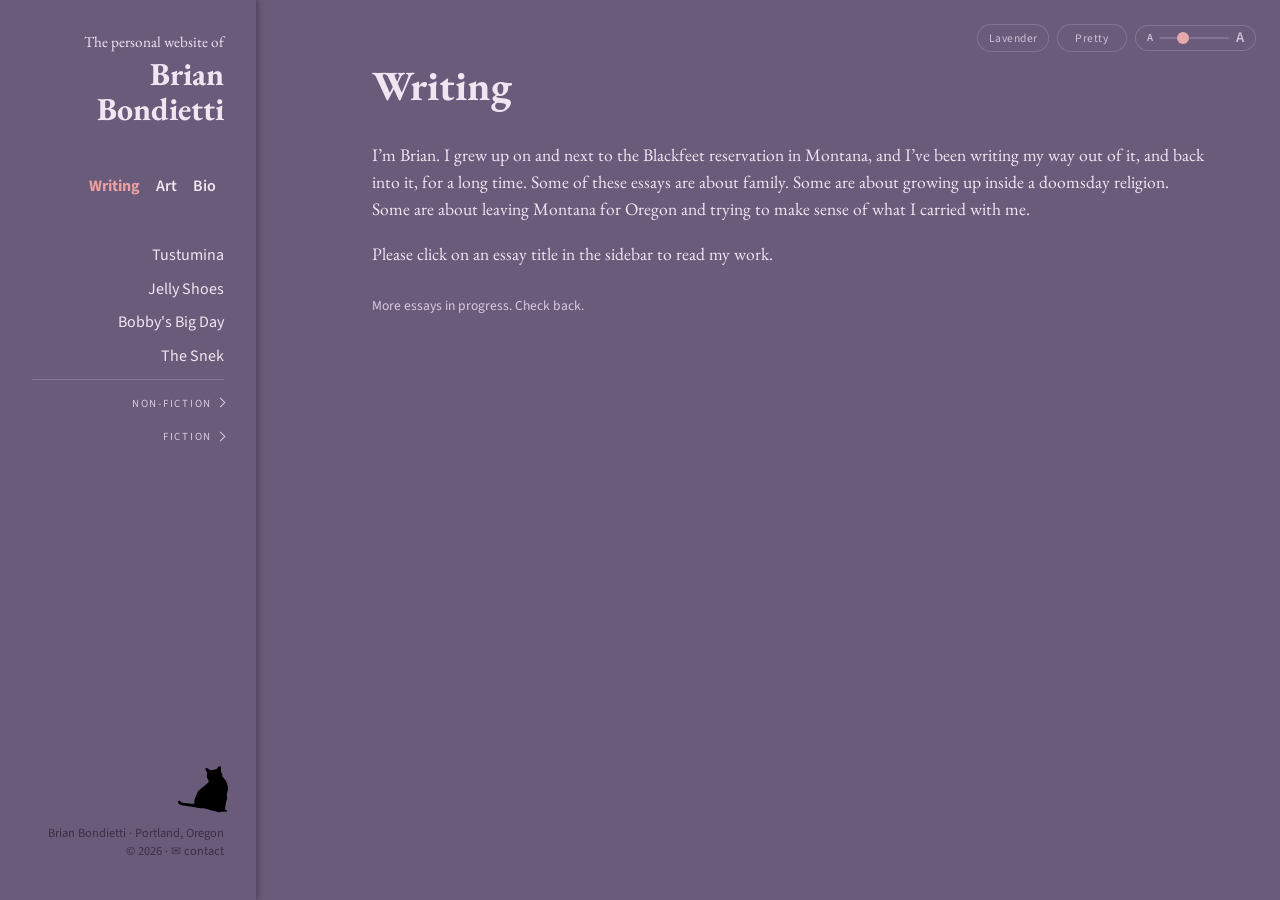
==== index.html @ dcc8291c "Initial commit" ====
<!DOCTYPE html>
<html lang="en">
<head>
  <meta charset="UTF-8">
  <meta name="viewport" content="width=device-width, initial-scale=1.0">
  <title>Brian Bondietti</title>
  <script>
(function(){
  try {
    var t = localStorage.getItem("bb-theme");
    var f = localStorage.getItem("bb-reader-font");
    var s = parseFloat(localStorage.getItem("bb-font-scale"));
    if (t && t !== "lavender") {
      document.documentElement.classList.add(t);
    }
    if (f && f !== "garamond") {
      document.documentElement.setAttribute("data-reader-font", f);
    }
    if (!isNaN(s) && s > 0) {
      document.documentElement.style.setProperty("--body-font-scale", s);
    }
  } catch (e) {}
})();
</script>
<link href="https://fonts.googleapis.com/css2?family=EB+Garamond:ital,wght@0,400;0,500;0,700;1,400;1,500&family=Merriweather:ital,wght@0,400;0,700;1,400&family=Source+Sans+3:ital,wght@0,400;0,500;0,600;0,700;1,400&display=swap" rel="stylesheet">
  <link rel="stylesheet" href="css/styles.css">
  <script src="js/theme.js"></script>
</head>
<body>
  <button class="meg-handle" aria-label="Open menu"><svg class="" viewBox="0 0 1487 1378" xmlns="http://www.w3.org/2000/svg" aria-label="Open menu"><path d="M816.083,73.014c-0,-0 10.094,-34.37 92.946,17.618c45.872,28.784 35.504,30.783 51.328,34.507c15.824,3.723 56.003,-10.371 90.457,-15.868c33.374,-5.324 87.069,-8.101 95.24,-11.593c14.039,-6 27.059,-44.326 38.626,-57.242c17.147,-19.147 52.745,-38.473 69.81,-40.025c16.449,-1.495 23.27,43.748 23.27,43.748c0,-0 4.654,33.509 1.862,53.986c-2.793,20.478 -12.101,71.672 0.93,84.703c13.032,13.031 24.852,24.263 30.717,40.025c7.446,20.012 2.692,75.519 9.673,91.963c4.371,10.297 39.649,40.436 79.145,96.763c40.951,58.403 55.872,99.353 63.226,124.096c14.672,49.37 27.13,138.111 20.614,174.413c-6.515,36.301 -19.017,50.942 -32.107,140.125c-2.087,14.22 13.183,79.858 11.012,111.219c-1.857,26.808 -13.804,48.093 -24.043,76.948c-10.239,28.855 -53.682,256.425 -26.063,268.071c35.162,14.826 34.258,7.59 41.678,14.706c7.601,7.292 2.07,19.733 3.932,29.041c1.861,9.308 -61.278,8.843 -90.288,10.239c-27.899,1.343 -60.502,-4.344 -83.772,-1.861c-19.326,2.061 -22.34,7.832 -55.848,16.754c-33.509,8.922 -76.326,-15.279 -112.627,-27.379c-36.302,-12.101 -112.627,-32.579 -134.036,-33.509c-21.408,-0.931 -115.419,-35.371 -157.305,-43.748c-41.886,-8.377 -187.017,3.195 -281.102,-33.509c-51.052,-19.915 -444.923,-54.917 -483.086,-81.91c-38.163,-26.994 -57.709,-50.264 -59.571,-69.81c-1.862,-19.547 3.875,-49.204 26.993,-53.056c20.733,-3.454 40.887,2.937 61.365,28.999c20.477,26.063 11.708,20.258 48.078,29.484c1.416,0.359 59.426,10.647 123.797,15.723c19.684,1.553 117.648,14.546 152.088,17.339c34.44,2.792 46.306,6.515 62.13,-8.378c15.823,-14.892 13.289,-14.288 10.496,-51.52c-2.792,-37.232 16.43,-92.001 38.163,-147.066c33.137,-83.959 57.445,-159.726 161.269,-245.732c40.958,-33.929 192.139,-140.05 222.784,-192.676c18.854,-32.377 -9.694,-58.531 -38.915,-123.081c-26.528,-58.602 -2.04,-112.411 -0.178,-121.719c1.861,-9.308 -0.049,-21.677 -0.049,-21.677c-0,0 -0.382,-13.725 -8.388,-25.544c-8.006,-11.819 -38.303,-73.033 -41.557,-92.264c-1.602,-9.465 -2.694,-21.303 -2.694,-21.303"/></svg></button>

  <div class="drawer-backdrop" aria-hidden="true"></div>

  <div class="top-controls">
      <button class="pill-btn theme-btn" aria-label="Change theme">Theme</button>
      <button class="pill-btn font-btn" aria-label="Change reader font">Font</button>
      <div class="font-size-control" aria-label="Adjust font size">
        <span class="label sm" aria-hidden="true">A</span>
        <input type="range" min="0.85" max="1.35" step="0.05" value="1.0" aria-label="Font size">
        <span class="label lg" aria-hidden="true">A</span>
      </div>
  </div>

  <div class="page-header-narrow">
    <span class="brand">Brian Bondietti &middot; Writer, Artist, Musician</span>
    <div class="controls">
      <button class="pill-btn theme-btn" aria-label="Change theme">Theme</button>
      <button class="pill-btn font-btn" aria-label="Change reader font">Font</button>
      <div class="font-size-control" aria-label="Adjust font size">
        <span class="label sm" aria-hidden="true">A</span>
        <input type="range" min="0.85" max="1.35" step="0.05" value="1.0" aria-label="Font size">
        <span class="label lg" aria-hidden="true">A</span>
      </div>
    </div>
  </div>

  <button class="back-to-top" aria-label="Back to top">
    <svg viewBox="0 0 24 24" aria-hidden="true"><polyline points="6 14 12 8 18 14"/></svg>
  </button>

  <div class="lightbox" role="dialog" aria-label="Image viewer">
    <img src="" alt="">
    <div class="lightbox-caption"></div>
    <svg class="lightbox-watermark" viewBox="0 0 1487 1378" xmlns="http://www.w3.org/2000/svg" aria-label="Meg watermark"><path d="M816.083,73.014c-0,-0 10.094,-34.37 92.946,17.618c45.872,28.784 35.504,30.783 51.328,34.507c15.824,3.723 56.003,-10.371 90.457,-15.868c33.374,-5.324 87.069,-8.101 95.24,-11.593c14.039,-6 27.059,-44.326 38.626,-57.242c17.147,-19.147 52.745,-38.473 69.81,-40.025c16.449,-1.495 23.27,43.748 23.27,43.748c0,-0 4.654,33.509 1.862,53.986c-2.793,20.478 -12.101,71.672 0.93,84.703c13.032,13.031 24.852,24.263 30.717,40.025c7.446,20.012 2.692,75.519 9.673,91.963c4.371,10.297 39.649,40.436 79.145,96.763c40.951,58.403 55.872,99.353 63.226,124.096c14.672,49.37 27.13,138.111 20.614,174.413c-6.515,36.301 -19.017,50.942 -32.107,140.125c-2.087,14.22 13.183,79.858 11.012,111.219c-1.857,26.808 -13.804,48.093 -24.043,76.948c-10.239,28.855 -53.682,256.425 -26.063,268.071c35.162,14.826 34.258,7.59 41.678,14.706c7.601,7.292 2.07,19.733 3.932,29.041c1.861,9.308 -61.278,8.843 -90.288,10.239c-27.899,1.343 -60.502,-4.344 -83.772,-1.861c-19.326,2.061 -22.34,7.832 -55.848,16.754c-33.509,8.922 -76.326,-15.279 -112.627,-27.379c-36.302,-12.101 -112.627,-32.579 -134.036,-33.509c-21.408,-0.931 -115.419,-35.371 -157.305,-43.748c-41.886,-8.377 -187.017,3.195 -281.102,-33.509c-51.052,-19.915 -444.923,-54.917 -483.086,-81.91c-38.163,-26.994 -57.709,-50.264 -59.571,-69.81c-1.862,-19.547 3.875,-49.204 26.993,-53.056c20.733,-3.454 40.887,2.937 61.365,28.999c20.477,26.063 11.708,20.258 48.078,29.484c1.416,0.359 59.426,10.647 123.797,15.723c19.684,1.553 117.648,14.546 152.088,17.339c34.44,2.792 46.306,6.515 62.13,-8.378c15.823,-14.892 13.289,-14.288 10.496,-51.52c-2.792,-37.232 16.43,-92.001 38.163,-147.066c33.137,-83.959 57.445,-159.726 161.269,-245.732c40.958,-33.929 192.139,-140.05 222.784,-192.676c18.854,-32.377 -9.694,-58.531 -38.915,-123.081c-26.528,-58.602 -2.04,-112.411 -0.178,-121.719c1.861,-9.308 -0.049,-21.677 -0.049,-21.677c-0,0 -0.382,-13.725 -8.388,-25.544c-8.006,-11.819 -38.303,-73.033 -41.557,-92.264c-1.602,-9.465 -2.694,-21.303 -2.694,-21.303"/></svg>
  </div>

<div class="page-layout">
  <aside class="left-column">
    <p class="tagline">The personal website of</p>
    <h1>Brian Bondietti</h1>
    <nav class="nav">
      <a href="index.html" data-page="writing" class="active">Writing</a>
      <a href="art.html" data-page="art">Art</a>
      <a href="bio.html" data-page="bio">Bio</a>
    </nav>
    <div class="sidebar"></div>
    <div class="sidebar-spacer"></div>
    <svg class="meg-cat" viewBox="0 0 1487 1378" xmlns="http://www.w3.org/2000/svg" aria-label="Meg the cat"><path d="M816.083,73.014c-0,-0 10.094,-34.37 92.946,17.618c45.872,28.784 35.504,30.783 51.328,34.507c15.824,3.723 56.003,-10.371 90.457,-15.868c33.374,-5.324 87.069,-8.101 95.24,-11.593c14.039,-6 27.059,-44.326 38.626,-57.242c17.147,-19.147 52.745,-38.473 69.81,-40.025c16.449,-1.495 23.27,43.748 23.27,43.748c0,-0 4.654,33.509 1.862,53.986c-2.793,20.478 -12.101,71.672 0.93,84.703c13.032,13.031 24.852,24.263 30.717,40.025c7.446,20.012 2.692,75.519 9.673,91.963c4.371,10.297 39.649,40.436 79.145,96.763c40.951,58.403 55.872,99.353 63.226,124.096c14.672,49.37 27.13,138.111 20.614,174.413c-6.515,36.301 -19.017,50.942 -32.107,140.125c-2.087,14.22 13.183,79.858 11.012,111.219c-1.857,26.808 -13.804,48.093 -24.043,76.948c-10.239,28.855 -53.682,256.425 -26.063,268.071c35.162,14.826 34.258,7.59 41.678,14.706c7.601,7.292 2.07,19.733 3.932,29.041c1.861,9.308 -61.278,8.843 -90.288,10.239c-27.899,1.343 -60.502,-4.344 -83.772,-1.861c-19.326,2.061 -22.34,7.832 -55.848,16.754c-33.509,8.922 -76.326,-15.279 -112.627,-27.379c-36.302,-12.101 -112.627,-32.579 -134.036,-33.509c-21.408,-0.931 -115.419,-35.371 -157.305,-43.748c-41.886,-8.377 -187.017,3.195 -281.102,-33.509c-51.052,-19.915 -444.923,-54.917 -483.086,-81.91c-38.163,-26.994 -57.709,-50.264 -59.571,-69.81c-1.862,-19.547 3.875,-49.204 26.993,-53.056c20.733,-3.454 40.887,2.937 61.365,28.999c20.477,26.063 11.708,20.258 48.078,29.484c1.416,0.359 59.426,10.647 123.797,15.723c19.684,1.553 117.648,14.546 152.088,17.339c34.44,2.792 46.306,6.515 62.13,-8.378c15.823,-14.892 13.289,-14.288 10.496,-51.52c-2.792,-37.232 16.43,-92.001 38.163,-147.066c33.137,-83.959 57.445,-159.726 161.269,-245.732c40.958,-33.929 192.139,-140.05 222.784,-192.676c18.854,-32.377 -9.694,-58.531 -38.915,-123.081c-26.528,-58.602 -2.04,-112.411 -0.178,-121.719c1.861,-9.308 -0.049,-21.677 -0.049,-21.677c-0,0 -0.382,-13.725 -8.388,-25.544c-8.006,-11.819 -38.303,-73.033 -41.557,-92.264c-1.602,-9.465 -2.694,-21.303 -2.694,-21.303"/></svg>
    <div class="footer-sidebar">
      Brian Bondietti &middot; Portland, Oregon<br>
      &copy; 2026 &middot; <a href="mailto:brian@brianbondietti.org" aria-label="Contact Brian">&#9993;&nbsp;contact</a>
    </div>
  </aside>

  <main class="right-column">
    <div class="content">
      <h1 class="page-title">Writing</h1>

      <p>I&rsquo;m Brian. I grew up on and next to the Blackfeet reservation in Montana, and I&rsquo;ve been writing my way out of it, and back into it, for a long time. Some of these essays are about family. Some are about growing up inside a doomsday religion. Some are about leaving Montana for Oregon and trying to make sense of what I carried with me.</p>

      <p>Please click on an essay title in the sidebar to read my work.</p>

      <p style="font-family: var(--font-ui); font-size: 0.85em; color: var(--ink-soft); margin-top: 2em; line-height: 1.55;">More essays in progress. Check back.</p>
    </div>
  </main>
</div>
<script src="js/sidebar.js"></script>
</body>
</html>
---- css/styles.css ----
/* =========================================================
   brianbondietti.org
   Cycling buttons for theme + font. Back-to-top. Auto-hiding mobile header.
   ========================================================= */

/* ---------- LAVENDER (default) ---------- */
:root {
  --bg:           #6b5b7b;
  --bg-lift:      #7b6b8b;
  --ink:          #f0e6f2;
  --ink-soft:     #d8c8de;
  --footer-ink:   #3b2f45;
  --accent:       #f7b0af;
  --hover:        #e8a0a0;
  --rule:         rgba(240, 230, 242, 0.2);
  --meg-fill:     #000;

  --font-display: 'EB Garamond', Georgia, serif;
  --font-reader:  'EB Garamond', Georgia, serif;
  --font-ui:      'Source Sans 3', -apple-system, BlinkMacSystemFont, 'Segoe UI', sans-serif;

  --body-font-scale: 1.0;
}

body.navy,
html.navy {
  --bg:          #1e2a4a; --bg-lift: #2a3660;
  --ink:         #e8e2d0; --ink-soft: #b8b098;
  --footer-ink:  #7a7558;
  --accent:      #f7b0af; --hover: #f0c060;
  --rule:        rgba(232, 226, 208, 0.2);
  --meg-fill:    #e8e2d0;
}
body.parchment,
html.parchment {
  --bg:          #f5f0e8; --bg-lift: #faf7f0;
  --ink:         #2c2416; --ink-soft: #8a7d6b;
  --footer-ink:  #8a7d6b;
  --accent:      #8b6914; --hover: #6b4a7b;
  --rule:        rgba(44, 36, 22, 0.15);
  --meg-fill:    #2c2416;
}
body.ink,
html.ink {
  --bg:          #1a1a1f; --bg-lift: #222228;
  --ink:         #d4d0c8; --ink-soft: #6b6860;
  --footer-ink:  #6b6860;
  --accent:      #c4a35a; --hover: #e8c070;
  --rule:        rgba(212, 208, 200, 0.15);
  --meg-fill:    #c4a35a;
}
body.fog,
html.fog {
  --bg:          #e8eaed; --bg-lift: #f2f3f5;
  --ink:         #2d3142; --ink-soft: #8e92a4;
  --footer-ink:  #8e92a4;
  --accent:      #4a5899; --hover: #7a4a99;
  --rule:        rgba(45, 49, 66, 0.15);
  --meg-fill:    #2d3142;
}
body.forest,
html.forest {
  --bg:          #1e2a1e; --bg-lift: #243024;
  --ink:         #c8d4c0; --ink-soft: #6b7a63;
  --footer-ink:  #6b7a63;
  --accent:      #7db37a; --hover: #a0c890;
  --rule:        rgba(200, 212, 192, 0.15);
  --meg-fill:    #c8d4c0;
}

/* Reader font choices */
html[data-reader-font="garamond"]     { --font-reader: 'EB Garamond', Georgia, serif; }
html[data-reader-font="sourcesans"]   { --font-reader: 'Source Sans 3', -apple-system, sans-serif; }
html[data-reader-font="merriweather"] { --font-reader: 'Merriweather', Georgia, serif; }

/* ---------- Base ---------- */
body {
  font-family: var(--font-reader);
  margin: 0;
  padding: 0;
  background: var(--bg);
  color: var(--ink);
  transition: background 0.25s ease, color 0.25s ease;
  animation: fadeIn 0.5s ease-out;
}
@keyframes fadeIn { from { opacity: 0; } to { opacity: 1; } }
body.drawer-open,
body.lightbox-open { overflow: hidden; }

/* ---------- Layout ---------- */
.page-layout {
  display: flex;
  max-width: 1200px;
  margin: 0 auto;
}

.left-column {
  position: fixed;
  top: 0; left: 0;
  width: 20vw;
  min-width: 200px;
  height: 100vh;
  display: flex;
  flex-direction: column;
  justify-content: flex-start;
  align-items: flex-end;
  padding: 2em 2em 2.5em;
  background: var(--bg);
  color: var(--ink);
  box-shadow: 2px 0 6px rgba(0, 0, 0, 0.3);
  overflow-y: auto;
  box-sizing: border-box;
}

.left-column .tagline {
  font-family: var(--font-reader);
  font-style: normal;
  font-size: 0.95rem;
  color: var(--ink);
  margin: 0 0 0.3em;
  text-align: right;
}

.left-column h1 {
  font-family: var(--font-display);
  font-weight: 700;
  color: var(--ink);
  margin: 0 0 1.5em;
  font-size: 2em;
  text-align: right;
  line-height: 1.1;
}

.nav {
  display: flex;
  justify-content: flex-end;
  flex-wrap: wrap;
  margin-bottom: 3em;
}
.nav a {
  font-family: var(--font-ui);
  font-weight: 600;
  color: var(--ink);
  text-decoration: none;
  margin: 0 0.5em;
  transition: color 0.3s ease;
}
.nav a:hover  { color: var(--hover); }
.nav a.active { color: var(--hover); font-weight: bold; }

.sidebar { width: 100%; }

/* Each section of links (Featured, Non-fiction, Fiction) */
.sidebar-section { width: 100%; margin-bottom: 0.6em; }

/* Section heading (Non-fiction / Fiction) — clickable toggle */
.sidebar-section .section-toggle {
  display: flex;
  align-items: center;
  justify-content: flex-end;
  gap: 0.45em;
  width: 100%;
  background: none;
  border: none;
  padding: 0.4em 0;
  margin: 0 0 0.4em;
  cursor: pointer;
  font-family: var(--font-ui);
  font-size: 0.68rem;
  letter-spacing: 0.16em;
  text-transform: uppercase;
  color: var(--ink-soft);
  text-align: right;
  transition: color 0.2s ease;
}
.sidebar-section .section-toggle:hover { color: var(--hover); }
.sidebar-section .section-toggle .chevron {
  display: inline-block;
  width: 0.55em;
  height: 0.55em;
  border-right: 1.5px solid currentColor;
  border-bottom: 1.5px solid currentColor;
  transform: rotate(-45deg);
  transition: transform 0.2s ease;
  margin-bottom: 0.1em;
}
.sidebar-section.open .section-toggle .chevron { transform: rotate(45deg); }

/* Section link list */
.sidebar-section .section-list {
  display: none;
  width: 100%;
  margin: 0 0 0.4em;
}
.sidebar-section.open .section-list { display: block; }

/* Featured has no toggle — list always visible */
.sidebar-section.featured .section-list { display: block; }

/* Thin rule above Non-fiction / Fiction sections to separate from Featured */
.sidebar-section.featured + .sidebar-section {
  border-top: 1px solid var(--rule);
  padding-top: 0.7em;
  margin-top: 0.3em;
}

.sidebar a,
.sidebar-section .section-list a {
  display: block;
  font-family: var(--font-ui);
  font-weight: 400;
  color: var(--ink);
  text-decoration: none;
  margin-bottom: 0.75em;
  text-align: right;
  line-height: 1.35;
  transition: color 0.3s ease;
}
.sidebar a:hover,
.sidebar-section .section-list a:hover { color: var(--hover); }
.sidebar a.active,
.sidebar-section .section-list a.active {
  color: var(--hover);
  font-weight: bold;
  position: relative;
}
.sidebar a.active::before,
.sidebar-section .section-list a.active::before {
  content: "•";
  color: var(--hover);
  position: absolute;
  right: -1em;
}

/* Scroll fade on the left column — signals "more below" */
.left-column.has-overflow::after {
  content: "";
  position: absolute;
  left: 0;
  right: 0;
  bottom: 0;
  height: 3em;
  pointer-events: none;
  background: linear-gradient(to bottom, transparent, var(--bg) 85%);
  opacity: 1;
  transition: opacity 0.2s ease;
}
.left-column.has-overflow.scrolled-bottom::after { opacity: 0; }

.sidebar-spacer { flex: 1 1 auto; min-height: 2em; max-height: 20em; }

.meg-cat {
  width: 50px;
  height: auto;
  margin: 0 -4px 0 auto;
  display: block;
  flex-shrink: 0;
}
.meg-cat path { fill: var(--meg-fill); stroke: none; transition: fill 0.25s ease; }

.footer-sidebar {
  text-align: right;
  margin: 1em 0 0;
  color: var(--footer-ink);
  font-family: var(--font-ui);
  font-size: 0.78em;
  font-weight: 400;
  line-height: 1.4;
  width: 100%;
  flex-shrink: 0;
}
.footer-sidebar a {
  color: var(--footer-ink);
  text-decoration: none;
  transition: color 0.3s ease;
}
.footer-sidebar a:hover { color: var(--accent); }

/* =========================================================
   TOP CONTROLS — cycling buttons + font size slider
   ========================================================= */
.top-controls {
  position: fixed;
  top: 1.5em;
  right: 1.5em;
  z-index: 100;
  display: flex;
  gap: 0.5em;
  align-items: center;
}

/* Shared pill button look */
.pill-btn {
  background: var(--bg);
  border: 1px solid var(--rule);
  color: var(--ink-soft);
  font-family: var(--font-ui);
  font-size: 0.72rem;
  letter-spacing: 0.04em;
  padding: 0.4em 0.9em;
  cursor: pointer;
  border-radius: 999px;
  opacity: 0.9;
  transition: all 0.2s ease;
  white-space: nowrap;
  min-width: 70px;
  text-align: center;
}
.pill-btn:hover,
.pill-btn:focus {
  color: var(--accent);
  border-color: var(--accent);
  opacity: 1;
  outline: none;
}

/* Font size slider */
.font-size-control {
  display: flex;
  align-items: center;
  gap: 0.4em;
  background: var(--bg);
  border: 1px solid var(--rule);
  border-radius: 999px;
  padding: 0.3em 0.7em;
  opacity: 0.9;
  transition: all 0.2s ease;
}
.font-size-control:hover,
.font-size-control:focus-within {
  border-color: var(--accent);
  opacity: 1;
}
.font-size-control .label {
  font-family: var(--font-ui);
  color: var(--ink-soft);
  font-weight: 600;
  font-size: 0.72rem;
  line-height: 1;
  user-select: none;
}
.font-size-control .label.sm { font-size: 0.68rem; }
.font-size-control .label.lg { font-size: 0.92rem; }
.font-size-control input[type="range"] {
  -webkit-appearance: none;
  appearance: none;
  width: 70px;
  height: 2px;
  background: var(--rule);
  outline: none;
  border-radius: 2px;
  cursor: pointer;
  margin: 0;
}
.font-size-control input[type="range"]::-webkit-slider-thumb {
  -webkit-appearance: none;
  appearance: none;
  width: 12px; height: 12px;
  background: var(--accent);
  border-radius: 50%;
  cursor: pointer;
}
.font-size-control input[type="range"]::-moz-range-thumb {
  width: 12px; height: 12px;
  background: var(--accent);
  border-radius: 50%;
  cursor: pointer;
  border: none;
}

/* ---------- Right column ---------- */
.right-column {
  flex: 1;
  margin-left: 300px;
  padding: 4em 2em 2em;
  color: var(--ink);
}
.right-column h1 {
  font-family: var(--font-display);
  font-weight: 700;
  color: var(--ink);
  margin-top: 0;
}
.right-column p {
  color: var(--ink);
  font-size: calc(1.1em * var(--body-font-scale));
  line-height: 1.55;
}
.right-column img {
  max-width: 100%;
  display: block;
  background: var(--bg);
}
.right-column figure {
  background: transparent;
  margin: 1.5em 0;
}
.right-column figure img { background: var(--bg); }

.page-title {
  font-family: var(--font-display);
  font-weight: 700;
  font-size: 2.6em;
  color: var(--ink);
  margin: 0 0 0.8em;
  line-height: 1.05;
}

.essay-title {
  font-family: var(--font-display);
  font-weight: 700;
  font-size: 2.5em;
  line-height: 1.1;
  color: var(--ink);
  margin: 0 0 0.15em;
  letter-spacing: -0.005em;
}
.essay-subtitle {
  font-family: var(--font-ui);
  font-style: normal;
  font-weight: 400;
  font-size: 1.05em;
  letter-spacing: 0.01em;
  color: var(--ink-soft);
  margin: 0 0 0.8em;
  line-height: 1.3;
}

.essay-body figure { margin: 1em 0 1.2em; }
.essay-body figure img {
  max-width: 100%;
  max-height: 33vh;
  display: block;
  margin-bottom: 0.4em;
  cursor: zoom-in;
}
.essay-body figcaption {
  font-family: var(--font-ui);
  font-size: 0.8em;
  color: var(--ink-soft);
  line-height: 1.4;
}

.essay-body p {
  color: var(--ink);
  font-size: calc(1.1em * var(--body-font-scale));
  line-height: 1.55;
  margin: 0 0 1em;
}

.essay-body > p:first-of-type::first-letter,
.essay-body p.lead::first-letter {
  font-family: var(--font-display);
  font-weight: 700;
  color: var(--accent);
  -webkit-initial-letter: 3;
  initial-letter: 3;
  margin-right: 0.08em;
}

@supports not (initial-letter: 3) {
  @supports not (-webkit-initial-letter: 3) {
    .essay-body > p:first-of-type::first-letter,
    .essay-body p.lead::first-letter {
      font-size: 3.4em;
      float: left;
      line-height: 0.82;
      padding: 0.05em 0.08em 0 0;
      margin: 0 0.08em -0.1em 0;
    }
  }
}

.section-break {
  text-align: center;
  margin: 1.8em 0;
  font-family: var(--font-ui);
  color: var(--ink-soft);
  font-size: 1.3em;
  letter-spacing: 0.5em;
  user-select: none;
}

.pull-quote {
  border-left: 3px solid var(--accent);
  padding: 0.3em 0 0.3em 1.1em;
  margin: 1.5em 0;
  font-family: var(--font-ui);
  font-style: normal;
  font-weight: 600;
  font-size: 1.25em;
  line-height: 1.4;
  color: var(--ink);
}

.dialogue {
  margin: 1em 1.5em;
  font-style: normal;
  color: var(--ink);
  font-size: calc(1.1em * var(--body-font-scale));
  line-height: 1.55;
  padding-left: 0.9em;
  border-left: 2px solid var(--rule);
}

.notes-block {
  border-top: 1px solid var(--rule);
  padding: 1.2em 0 0;
  margin: 2.5em 0 0;
  font-family: var(--font-ui);
  font-size: 0.9em;
  line-height: 1.55;
  color: var(--ink-soft);
}
.notes-block h3 {
  font-family: var(--font-ui);
  font-size: 0.7em;
  letter-spacing: 0.14em;
  text-transform: uppercase;
  margin: 0 0 0.7em;
  color: var(--ink-soft);
}
.reading-list { margin: 0.5em 0 0; padding: 0; list-style: none; }
.reading-list li { padding: 0.25em 0; }

.right-column a {
  color: var(--ink);
  text-decoration: underline;
  text-decoration-thickness: 1px;
  text-underline-offset: 3px;
  transition: color 0.3s ease;
}
.right-column a:hover { color: var(--hover); }

.essay-nav {
  display: flex;
  justify-content: space-between;
  gap: 1em;
  margin-top: 2.5em;
  padding-top: 1.5em;
  border-top: 1px solid var(--rule);
  font-family: var(--font-ui);
  font-size: 0.85em;
}
.essay-nav a {
  color: var(--ink-soft);
  text-decoration: none;
  max-width: 45%;
  line-height: 1.35;
}
.essay-nav a:hover { color: var(--accent); }
.essay-nav .label {
  display: block;
  font-size: 0.7em;
  letter-spacing: 0.14em;
  text-transform: uppercase;
  color: var(--ink-soft);
  margin-bottom: 0.2em;
  opacity: 0.75;
}
.essay-nav .next { text-align: right; }

/* ---------- Art gallery ---------- */
.gallery-grid {
  display: grid;
  grid-template-columns: repeat(auto-fill, minmax(220px, 1fr));
  gap: 10px;
  margin: 1.2em 0;
}
.gallery-item {
  position: relative;
  background: var(--bg);
  overflow: hidden;
  aspect-ratio: 1 / 1;
  cursor: zoom-in;
  border-radius: 4px;
  margin: 0;
  padding: 0;
}
.gallery-item img {
  width: 100%;
  height: 100%;
  object-fit: cover;
  display: block;
  max-height: none;
  transition: transform 0.4s ease, filter 0.3s ease;
}
.gallery-item:hover img {
  transform: scale(1.04);
  filter: brightness(0.55);
}
.gallery-caption {
  position: absolute;
  inset: 0;
  display: flex;
  flex-direction: column;
  justify-content: flex-end;
  padding: 1em;
  color: #fff;
  font-family: var(--font-ui);
  font-size: 0.88em;
  line-height: 1.35;
  opacity: 0;
  transition: opacity 0.3s ease;
  pointer-events: none;
  background: linear-gradient(to top, rgba(0, 0, 0, 0.7) 0%, rgba(0, 0, 0, 0) 60%);
}
.gallery-item:hover .gallery-caption { opacity: 1; }
.gallery-caption .title {
  color: #fff;
  font-weight: 700;
  display: block;
  margin-bottom: 0.15em;
  font-size: 1em;
  font-family: var(--font-display);
}

/* ---------- Lightbox ---------- */
.lightbox {
  display: none;
  position: fixed;
  inset: 0;
  background: rgba(0, 0, 0, 0.92);
  z-index: 200;
  align-items: center;
  justify-content: center;
  cursor: zoom-out;
  padding: 2em;
  box-sizing: border-box;
}
body.lightbox-open .lightbox { display: flex; }
.lightbox img {
  max-width: 100%;
  max-height: 100%;
  object-fit: contain;
  display: block;
}
.lightbox-watermark {
  position: absolute;
  bottom: 1.2em;
  right: 1.5em;
  width: 38px;
  height: auto;
  opacity: 0.55;
  pointer-events: none;
}
.lightbox-watermark path { fill: #fff; stroke: none; }
.lightbox-caption {
  position: absolute;
  bottom: 1.2em;
  left: 1.5em;
  color: rgba(255, 255, 255, 0.75);
  font-family: var(--font-ui);
  font-size: 0.85rem;
  max-width: 60%;
  line-height: 1.35;
}

/* ---------- Meg drawer tab ---------- */
.meg-handle {
  display: none;
  position: fixed;
  bottom: 1.2em;
  left: 0;
  z-index: 60;
  padding: 0.55em 0.9em 0.55em 1.2em;
  background: var(--bg-lift);
  border: none;
  border-top-left-radius: 0;
  border-bottom-left-radius: 0;
  border-top-right-radius: 999px;
  border-bottom-right-radius: 999px;
  box-shadow: 2px 2px 8px rgba(0, 0, 0, 0.25);
  cursor: pointer;
  transition: background 0.2s ease;
  align-items: center;
}
.meg-handle:hover { background: var(--accent); }
.meg-handle svg { width: 36px; height: 36px; display: block; }
.meg-handle svg path { fill: var(--meg-fill); stroke: none; transition: fill 0.25s ease; }

/* ---------- Back-to-top button ---------- */
.back-to-top {
  position: fixed;
  bottom: 1.5em;
  right: 1.5em;
  z-index: 60;
  width: 44px;
  height: 44px;
  padding: 0;
  background: var(--bg-lift);
  border: 1px solid var(--rule);
  border-radius: 50%;
  cursor: pointer;
  box-shadow: 0 2px 6px rgba(0, 0, 0, 0.2);
  opacity: 0;
  pointer-events: none;
  transition: opacity 0.3s ease, transform 0.2s ease, background 0.2s ease;
  color: var(--ink);
  font-size: 1.2rem;
  line-height: 1;
  display: flex;
  align-items: center;
  justify-content: center;
}
.back-to-top.visible {
  opacity: 0.9;
  pointer-events: auto;
}
.back-to-top:hover {
  opacity: 1;
  background: var(--accent);
  transform: translateY(-2px);
}
.back-to-top svg {
  width: 16px;
  height: 16px;
  fill: none;
  stroke: var(--ink);
  stroke-width: 2;
  stroke-linecap: round;
  stroke-linejoin: round;
}

/* =========================================================
   MOBILE HEADER — auto-hide on scroll down
   ========================================================= */
.page-header-narrow {
  display: none;
  position: fixed;
  top: 0;
  left: 0;
  right: 0;
  z-index: 90;
  background: var(--bg);
  padding: 0.9em 1em 0.9em;
  box-shadow: 0 1px 0 var(--rule);
  transform: translateY(0);
  transition: transform 0.3s ease, background 0.25s ease;
}
.page-header-narrow.hidden {
  transform: translateY(-100%);
}
.page-header-narrow .brand {
  display: block;
  text-align: center;
  font-family: var(--font-ui);
  font-size: 0.78rem;
  color: var(--ink-soft);
  letter-spacing: 0.02em;
  margin-bottom: 0.7em;
}
.page-header-narrow .controls {
  display: flex;
  justify-content: center;
  gap: 0.4em;
  flex-wrap: wrap;
  align-items: center;
}
body.drawer-open .page-header-narrow { display: none; }

.drawer-backdrop {
  display: none;
  position: fixed;
  inset: 0;
  background: rgba(0, 0, 0, 0.5);
  z-index: 40;
  opacity: 0;
  transition: opacity 0.25s ease;
}
body.drawer-open .drawer-backdrop {
  display: block;
  opacity: 1;
}

/* ---------- Responsive ---------- */
@media (max-width: 960px) {
  .page-layout { display: block; }

  .right-column {
    margin-left: 0;
    padding: 5.5em 1.5em 5em;   /* split the difference on top gap */
    max-width: 100%;
  }

  .left-column {
    transform: translateX(-100%);
    transition: transform 0.3s ease;
    width: 280px;
    min-width: 0;
    height: 100vh;
    box-shadow: 4px 0 12px rgba(0, 0, 0, 0.35);
    z-index: 50;
  }
  body.drawer-open .left-column { transform: translateX(0); }

  .meg-handle { display: flex; }
  .page-header-narrow { display: block; }

  .essay-title, .page-title { font-size: 1.9em; }
  .essay-body > p:first-of-type::first-letter,
  .essay-body p.lead::first-letter { font-size: 2.8em; }
  .gallery-grid { grid-template-columns: repeat(auto-fill, minmax(140px, 1fr)); gap: 6px; }

  /* Hide desktop floating controls — mobile header has its own */
  .top-controls { display: none; }

  /* Smaller slider on mobile */
  .page-header-narrow .font-size-control input[type="range"] { width: 50px; }
  .page-header-narrow .pill-btn { min-width: 56px; font-size: 0.68rem; padding: 0.35em 0.7em; }
  .page-header-narrow .font-size-control { padding: 0.25em 0.55em; }

  /* Back to top: horizontal align with Meg tab on mobile */
  .back-to-top {
    bottom: 1.2em;
    right: 1em;
  }
}

@media (max-width: 420px) {
  .page-header-narrow .controls { gap: 0.3em; }
  .page-header-narrow .font-size-control input[type="range"] { width: 40px; }
  .page-header-narrow .pill-btn { font-size: 0.65rem; padding: 0.3em 0.6em; min-width: 48px; }
}
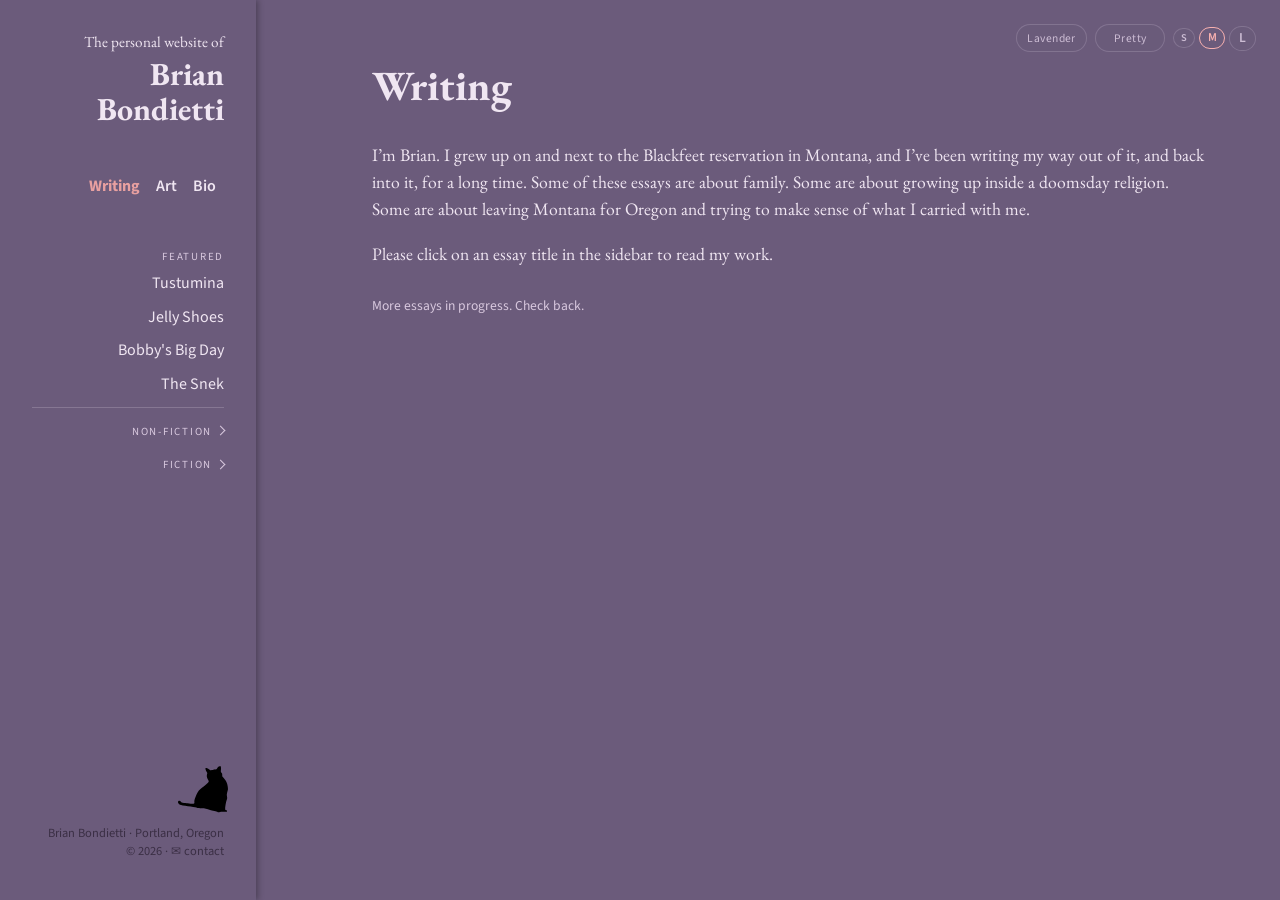
==== commit 731d8d01: "minor tweaks changed various margins and gaps. added date under essay header. adjusted sidebar to no" ====
--- a/index.html
+++ b/index.html
@@ -35,9 +35,9 @@
       <button class="pill-btn theme-btn" aria-label="Change theme">Theme</button>
       <button class="pill-btn font-btn" aria-label="Change reader font">Font</button>
       <div class="font-size-control" aria-label="Adjust font size">
-        <span class="label sm" aria-hidden="true">A</span>
-        <input type="range" min="0.85" max="1.35" step="0.05" value="1.0" aria-label="Font size">
-        <span class="label lg" aria-hidden="true">A</span>
+        <button class="font-size-btn sm" data-size="sm" aria-label="Small text">S</button>
+        <button class="font-size-btn md active" data-size="md" aria-label="Medium text">M</button>
+        <button class="font-size-btn lg" data-size="lg" aria-label="Large text">L</button>
       </div>
   </div>
 
@@ -47,9 +47,9 @@
       <button class="pill-btn theme-btn" aria-label="Change theme">Theme</button>
       <button class="pill-btn font-btn" aria-label="Change reader font">Font</button>
       <div class="font-size-control" aria-label="Adjust font size">
-        <span class="label sm" aria-hidden="true">A</span>
-        <input type="range" min="0.85" max="1.35" step="0.05" value="1.0" aria-label="Font size">
-        <span class="label lg" aria-hidden="true">A</span>
+        <button class="font-size-btn sm" data-size="sm" aria-label="Small text">S</button>
+        <button class="font-size-btn md active" data-size="md" aria-label="Medium text">M</button>
+        <button class="font-size-btn lg" data-size="lg" aria-label="Large text">L</button>
       </div>
     </div>
   </div>
--- a/css/styles.css
+++ b/css/styles.css
@@ -174,6 +174,10 @@
   transition: color 0.2s ease;
 }
 .sidebar-section .section-toggle:hover { color: var(--hover); }
+.sidebar-section .section-toggle.section-label {
+  cursor: default;
+  pointer-events: none;
+}
 .sidebar-section .section-toggle .chevron {
   display: inline-block;
   width: 0.55em;
@@ -314,58 +318,39 @@
   outline: none;
 }
 
-/* Font size slider */
+/* Font size S/M/L buttons */
 .font-size-control {
   display: flex;
   align-items: center;
-  gap: 0.4em;
+  gap: 0.25em;
+}
+.font-size-btn {
   background: var(--bg);
   border: 1px solid var(--rule);
+  color: var(--ink-soft);
+  font-family: var(--font-ui);
+  font-weight: 600;
+  cursor: pointer;
   border-radius: 999px;
-  padding: 0.3em 0.7em;
   opacity: 0.9;
   transition: all 0.2s ease;
-}
-.font-size-control:hover,
-.font-size-control:focus-within {
+  line-height: 1;
+  padding: 0.35em 0.65em;
+}
+.font-size-btn.sm { font-size: 0.65rem; }
+.font-size-btn.md { font-size: 0.75rem; }
+.font-size-btn.lg { font-size: 0.85rem; }
+.font-size-btn:hover,
+.font-size-btn:focus {
+  color: var(--accent);
   border-color: var(--accent);
   opacity: 1;
-}
-.font-size-control .label {
-  font-family: var(--font-ui);
-  color: var(--ink-soft);
-  font-weight: 600;
-  font-size: 0.72rem;
-  line-height: 1;
-  user-select: none;
-}
-.font-size-control .label.sm { font-size: 0.68rem; }
-.font-size-control .label.lg { font-size: 0.92rem; }
-.font-size-control input[type="range"] {
-  -webkit-appearance: none;
-  appearance: none;
-  width: 70px;
-  height: 2px;
-  background: var(--rule);
   outline: none;
-  border-radius: 2px;
-  cursor: pointer;
-  margin: 0;
-}
-.font-size-control input[type="range"]::-webkit-slider-thumb {
-  -webkit-appearance: none;
-  appearance: none;
-  width: 12px; height: 12px;
-  background: var(--accent);
-  border-radius: 50%;
-  cursor: pointer;
-}
-.font-size-control input[type="range"]::-moz-range-thumb {
-  width: 12px; height: 12px;
-  background: var(--accent);
-  border-radius: 50%;
-  cursor: pointer;
-  border: none;
+}
+.font-size-btn.active {
+  color: var(--accent);
+  border-color: var(--accent);
+  opacity: 1;
 }
 
 /* ---------- Right column ---------- */
@@ -422,8 +407,17 @@
   font-size: 1.05em;
   letter-spacing: 0.01em;
   color: var(--ink-soft);
-  margin: 0 0 0.8em;
+  margin: 0 0 0.3em;
   line-height: 1.3;
+}
+.essay-date {
+  font-family: var(--font-ui);
+  font-size: 0.78em;
+  font-weight: 400;
+  color: var(--ink-soft);
+  letter-spacing: 0.04em;
+  margin: 0 0 1.8em;
+  opacity: 0.75;
 }
 
 .essay-body figure { margin: 1em 0 1.2em; }
@@ -462,11 +456,11 @@
   @supports not (-webkit-initial-letter: 3) {
     .essay-body > p:first-of-type::first-letter,
     .essay-body p.lead::first-letter {
-      font-size: 3.4em;
+      font-size: 3.2em;
       float: left;
-      line-height: 0.82;
-      padding: 0.05em 0.08em 0 0;
-      margin: 0 0.08em -0.1em 0;
+      line-height: 0.78;
+      padding: 0.06em 0.1em 0 0;
+      margin: 0.04em 0.06em 0 0;
     }
   }
 }
@@ -566,6 +560,7 @@
   grid-template-columns: repeat(auto-fill, minmax(220px, 1fr));
   gap: 10px;
   margin: 1.2em 0;
+  padding: 0 10px;
 }
 .gallery-item {
   position: relative;
@@ -805,10 +800,9 @@
   /* Hide desktop floating controls — mobile header has its own */
   .top-controls { display: none; }
 
-  /* Smaller slider on mobile */
-  .page-header-narrow .font-size-control input[type="range"] { width: 50px; }
+  /* Smaller controls on mobile */
+  .page-header-narrow .font-size-btn { font-size: 0.65rem; padding: 0.3em 0.55em; }
   .page-header-narrow .pill-btn { min-width: 56px; font-size: 0.68rem; padding: 0.35em 0.7em; }
-  .page-header-narrow .font-size-control { padding: 0.25em 0.55em; }
 
   /* Back to top: horizontal align with Meg tab on mobile */
   .back-to-top {
@@ -819,6 +813,6 @@
 
 @media (max-width: 420px) {
   .page-header-narrow .controls { gap: 0.3em; }
-  .page-header-narrow .font-size-control input[type="range"] { width: 40px; }
+  .page-header-narrow .font-size-btn { font-size: 0.62rem; padding: 0.28em 0.5em; }
   .page-header-narrow .pill-btn { font-size: 0.65rem; padding: 0.3em 0.6em; min-width: 48px; }
 }
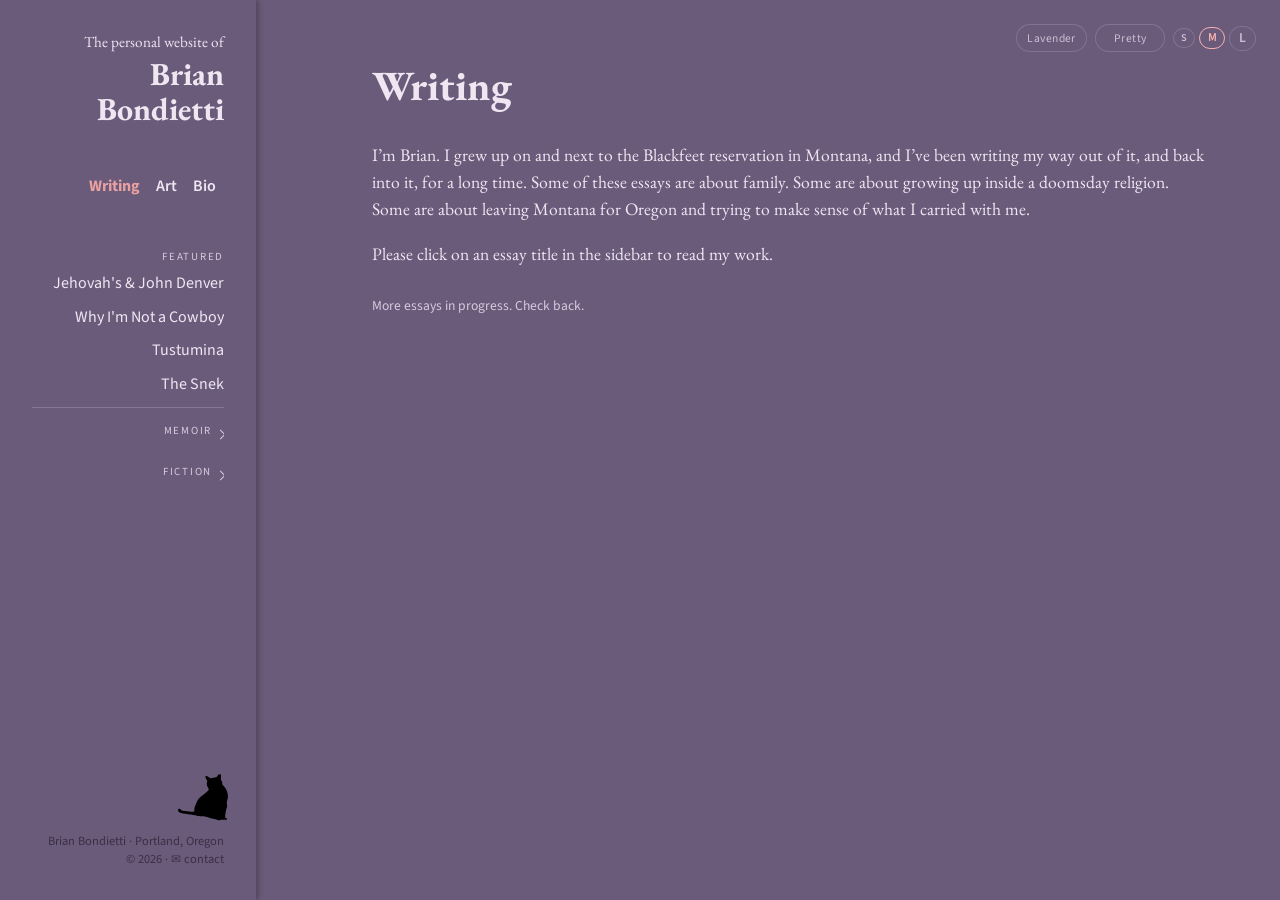
==== commit 423252f0: "visual tweaks minor changes. added wordcount, sidebar adjustments, art page margins. new pages for m" ====
--- a/index.html
+++ b/index.html
@@ -73,12 +73,15 @@
       <a href="art.html" data-page="art">Art</a>
       <a href="bio.html" data-page="bio">Bio</a>
     </nav>
-    <div class="sidebar"></div>
-    <div class="sidebar-spacer"></div>
-    <svg class="meg-cat" viewBox="0 0 1487 1378" xmlns="http://www.w3.org/2000/svg" aria-label="Meg the cat"><path d="M816.083,73.014c-0,-0 10.094,-34.37 92.946,17.618c45.872,28.784 35.504,30.783 51.328,34.507c15.824,3.723 56.003,-10.371 90.457,-15.868c33.374,-5.324 87.069,-8.101 95.24,-11.593c14.039,-6 27.059,-44.326 38.626,-57.242c17.147,-19.147 52.745,-38.473 69.81,-40.025c16.449,-1.495 23.27,43.748 23.27,43.748c0,-0 4.654,33.509 1.862,53.986c-2.793,20.478 -12.101,71.672 0.93,84.703c13.032,13.031 24.852,24.263 30.717,40.025c7.446,20.012 2.692,75.519 9.673,91.963c4.371,10.297 39.649,40.436 79.145,96.763c40.951,58.403 55.872,99.353 63.226,124.096c14.672,49.37 27.13,138.111 20.614,174.413c-6.515,36.301 -19.017,50.942 -32.107,140.125c-2.087,14.22 13.183,79.858 11.012,111.219c-1.857,26.808 -13.804,48.093 -24.043,76.948c-10.239,28.855 -53.682,256.425 -26.063,268.071c35.162,14.826 34.258,7.59 41.678,14.706c7.601,7.292 2.07,19.733 3.932,29.041c1.861,9.308 -61.278,8.843 -90.288,10.239c-27.899,1.343 -60.502,-4.344 -83.772,-1.861c-19.326,2.061 -22.34,7.832 -55.848,16.754c-33.509,8.922 -76.326,-15.279 -112.627,-27.379c-36.302,-12.101 -112.627,-32.579 -134.036,-33.509c-21.408,-0.931 -115.419,-35.371 -157.305,-43.748c-41.886,-8.377 -187.017,3.195 -281.102,-33.509c-51.052,-19.915 -444.923,-54.917 -483.086,-81.91c-38.163,-26.994 -57.709,-50.264 -59.571,-69.81c-1.862,-19.547 3.875,-49.204 26.993,-53.056c20.733,-3.454 40.887,2.937 61.365,28.999c20.477,26.063 11.708,20.258 48.078,29.484c1.416,0.359 59.426,10.647 123.797,15.723c19.684,1.553 117.648,14.546 152.088,17.339c34.44,2.792 46.306,6.515 62.13,-8.378c15.823,-14.892 13.289,-14.288 10.496,-51.52c-2.792,-37.232 16.43,-92.001 38.163,-147.066c33.137,-83.959 57.445,-159.726 161.269,-245.732c40.958,-33.929 192.139,-140.05 222.784,-192.676c18.854,-32.377 -9.694,-58.531 -38.915,-123.081c-26.528,-58.602 -2.04,-112.411 -0.178,-121.719c1.861,-9.308 -0.049,-21.677 -0.049,-21.677c-0,0 -0.382,-13.725 -8.388,-25.544c-8.006,-11.819 -38.303,-73.033 -41.557,-92.264c-1.602,-9.465 -2.694,-21.303 -2.694,-21.303"/></svg>
-    <div class="footer-sidebar">
+    <div class="sidebar-scroll">
+      <div class="sidebar"></div>
+    </div>
+    <div class="sidebar-bottom">
+      <svg class="meg-cat" viewBox="0 0 1487 1378" xmlns="http://www.w3.org/2000/svg" aria-label="Meg the cat"><path d="M816.083,73.014c-0,-0 10.094,-34.37 92.946,17.618c45.872,28.784 35.504,30.783 51.328,34.507c15.824,3.723 56.003,-10.371 90.457,-15.868c33.374,-5.324 87.069,-8.101 95.24,-11.593c14.039,-6 27.059,-44.326 38.626,-57.242c17.147,-19.147 52.745,-38.473 69.81,-40.025c16.449,-1.495 23.27,43.748 23.27,43.748c0,-0 4.654,33.509 1.862,53.986c-2.793,20.478 -12.101,71.672 0.93,84.703c13.032,13.031 24.852,24.263 30.717,40.025c7.446,20.012 2.692,75.519 9.673,91.963c4.371,10.297 39.649,40.436 79.145,96.763c40.951,58.403 55.872,99.353 63.226,124.096c14.672,49.37 27.13,138.111 20.614,174.413c-6.515,36.301 -19.017,50.942 -32.107,140.125c-2.087,14.22 13.183,79.858 11.012,111.219c-1.857,26.808 -13.804,48.093 -24.043,76.948c-10.239,28.855 -53.682,256.425 -26.063,268.071c35.162,14.826 34.258,7.59 41.678,14.706c7.601,7.292 2.07,19.733 3.932,29.041c1.861,9.308 -61.278,8.843 -90.288,10.239c-27.899,1.343 -60.502,-4.344 -83.772,-1.861c-19.326,2.061 -22.34,7.832 -55.848,16.754c-33.509,8.922 -76.326,-15.279 -112.627,-27.379c-36.302,-12.101 -112.627,-32.579 -134.036,-33.509c-21.408,-0.931 -115.419,-35.371 -157.305,-43.748c-41.886,-8.377 -187.017,3.195 -281.102,-33.509c-51.052,-19.915 -444.923,-54.917 -483.086,-81.91c-38.163,-26.994 -57.709,-50.264 -59.571,-69.81c-1.862,-19.547 3.875,-49.204 26.993,-53.056c20.733,-3.454 40.887,2.937 61.365,28.999c20.477,26.063 11.708,20.258 48.078,29.484c1.416,0.359 59.426,10.647 123.797,15.723c19.684,1.553 117.648,14.546 152.088,17.339c34.44,2.792 46.306,6.515 62.13,-8.378c15.823,-14.892 13.289,-14.288 10.496,-51.52c-2.792,-37.232 16.43,-92.001 38.163,-147.066c33.137,-83.959 57.445,-159.726 161.269,-245.732c40.958,-33.929 192.139,-140.05 222.784,-192.676c18.854,-32.377 -9.694,-58.531 -38.915,-123.081c-26.528,-58.602 -2.04,-112.411 -0.178,-121.719c1.861,-9.308 -0.049,-21.677 -0.049,-21.677c-0,0 -0.382,-13.725 -8.388,-25.544c-8.006,-11.819 -38.303,-73.033 -41.557,-92.264c-1.602,-9.465 -2.694,-21.303 -2.694,-21.303"/></svg>
+      <div class="footer-sidebar">
       Brian Bondietti &middot; Portland, Oregon<br>
       &copy; 2026 &middot; <a href="mailto:brian@brianbondietti.org" aria-label="Contact Brian">&#9993;&nbsp;contact</a>
+    </div>
     </div>
   </aside>
 
--- a/css/styles.css
+++ b/css/styles.css
@@ -102,14 +102,36 @@
   height: 100vh;
   display: flex;
   flex-direction: column;
-  justify-content: flex-start;
   align-items: flex-end;
-  padding: 2em 2em 2.5em;
+  padding: 2em 2em 0;
   background: var(--bg);
   color: var(--ink);
   box-shadow: 2px 0 6px rgba(0, 0, 0, 0.3);
+  box-sizing: border-box;
+  overflow: hidden;
+}
+
+/* Scrollable middle section — essay list lives here */
+.sidebar-scroll {
+  flex: 1 1 0;
+  min-height: 0;
   overflow-y: auto;
-  box-sizing: border-box;
+  overflow-x: hidden;
+  width: 100%;
+  scrollbar-width: thin;
+  scrollbar-color: var(--rule) transparent;
+}
+.sidebar-scroll::-webkit-scrollbar { width: 3px; }
+.sidebar-scroll::-webkit-scrollbar-thumb { background: var(--rule); border-radius: 2px; }
+
+/* Pinned bottom — Meg + footer */
+.sidebar-bottom {
+  flex-shrink: 0;
+  width: 100%;
+  display: flex;
+  flex-direction: column;
+  align-items: flex-end;
+  padding: 1em 0 2em;
 }
 
 .left-column .tagline {
@@ -178,6 +200,21 @@
   cursor: default;
   pointer-events: none;
 }
+/* Memoir/Fiction — label is a link, chevron toggles list */
+.sidebar-section .section-link-toggle {
+  cursor: pointer;
+}
+.sidebar-section .section-link-toggle .section-page-link {
+  color: inherit;
+  text-decoration: none;
+  font-family: inherit;
+  font-size: inherit;
+  letter-spacing: inherit;
+  text-transform: inherit;
+  font-weight: inherit;
+  transition: color 0.2s ease;
+}
+.sidebar-section .section-link-toggle .section-page-link:hover { color: var(--hover); }
 .sidebar-section .section-toggle .chevron {
   display: inline-block;
   width: 0.55em;
@@ -236,8 +273,8 @@
   right: -1em;
 }
 
-/* Scroll fade on the left column — signals "more below" */
-.left-column.has-overflow::after {
+/* Scroll fade on sidebar-scroll — signals "more below" */
+.sidebar-scroll.has-overflow::after {
   content: "";
   position: absolute;
   left: 0;
@@ -249,9 +286,10 @@
   opacity: 1;
   transition: opacity 0.2s ease;
 }
-.left-column.has-overflow.scrolled-bottom::after { opacity: 0; }
-
-.sidebar-spacer { flex: 1 1 auto; min-height: 2em; max-height: 20em; }
+.sidebar-scroll { position: relative; }
+.sidebar-scroll.has-overflow.scrolled-bottom::after { opacity: 0; }
+
+/* sidebar-spacer removed — sidebar-bottom handles pinning now */
 
 .meg-cat {
   width: 50px;
@@ -399,6 +437,7 @@
   color: var(--ink);
   margin: 0 0 0.15em;
   letter-spacing: -0.005em;
+  font-variant: small-caps;
 }
 .essay-subtitle {
   font-family: var(--font-ui);
@@ -412,12 +451,26 @@
 }
 .essay-date {
   font-family: var(--font-ui);
-  font-size: 0.78em;
+  font-size: 0.68em;
+  font-weight: 600;
+  color: var(--ink-soft);
+  letter-spacing: 0.16em;
+  text-transform: uppercase;
+  margin: 0;
+  opacity: 0.75;
+  display: flex;
+  gap: 1.2em;
+  align-items: center;
+}
+.essay-wc {
   font-weight: 400;
-  color: var(--ink-soft);
-  letter-spacing: 0.04em;
-  margin: 0 0 1.8em;
-  opacity: 0.75;
+  letter-spacing: 0.08em;
+}
+.essay-header-rule {
+  border: none;
+  border-top: 1px solid var(--rule);
+  width: 50%;
+  margin: 1.4em 0 1.8em;
 }
 
 .essay-body figure { margin: 1em 0 1.2em; }
@@ -559,7 +612,7 @@
   display: grid;
   grid-template-columns: repeat(auto-fill, minmax(220px, 1fr));
   gap: 10px;
-  margin: 1.2em 0;
+  margin: 1.2em -10px;
   padding: 0 10px;
 }
 .gallery-item {
@@ -816,3 +869,57 @@
   .page-header-narrow .font-size-btn { font-size: 0.62rem; padding: 0.28em 0.5em; }
   .page-header-narrow .pill-btn { font-size: 0.65rem; padding: 0.3em 0.6em; min-width: 48px; }
 }
+
+/* ---------- Memoir / Fiction landing pages — essay list grid ---------- */
+.essay-list-grid {
+  display: grid;
+  grid-template-columns: 1fr 1fr;
+  gap: 2em 3em;
+  margin: 0;
+}
+.essay-list-item {
+  border-top: 1px solid var(--rule);
+  padding-top: 0.9em;
+}
+.essay-list-title {
+  font-family: var(--font-display);
+  font-size: 1.15em;
+  font-weight: 700;
+  font-variant: small-caps;
+  line-height: 1.2;
+  margin-bottom: 0.3em;
+}
+.essay-list-title a {
+  color: var(--ink);
+  text-decoration: none;
+  transition: color 0.2s ease;
+}
+.essay-list-title a:hover { color: var(--hover); }
+.essay-list-meta {
+  font-family: var(--font-ui);
+  font-size: 0.68em;
+  font-weight: 600;
+  letter-spacing: 0.14em;
+  text-transform: uppercase;
+  color: var(--ink-soft);
+  opacity: 0.75;
+  margin-bottom: 0.5em;
+}
+.essay-list-blurb {
+  font-family: var(--font-ui);
+  font-size: 0.88em;
+  color: var(--ink-soft);
+  line-height: 1.45;
+  margin: 0;
+}
+.page-blurb {
+  font-family: var(--font-reader);
+  font-size: calc(1.05em * var(--body-font-scale));
+  color: var(--ink-soft);
+  line-height: 1.6;
+  margin: 0 0 0;
+  font-style: italic;
+}
+@media (max-width: 700px) {
+  .essay-list-grid { grid-template-columns: 1fr; gap: 1.5em; }
+}
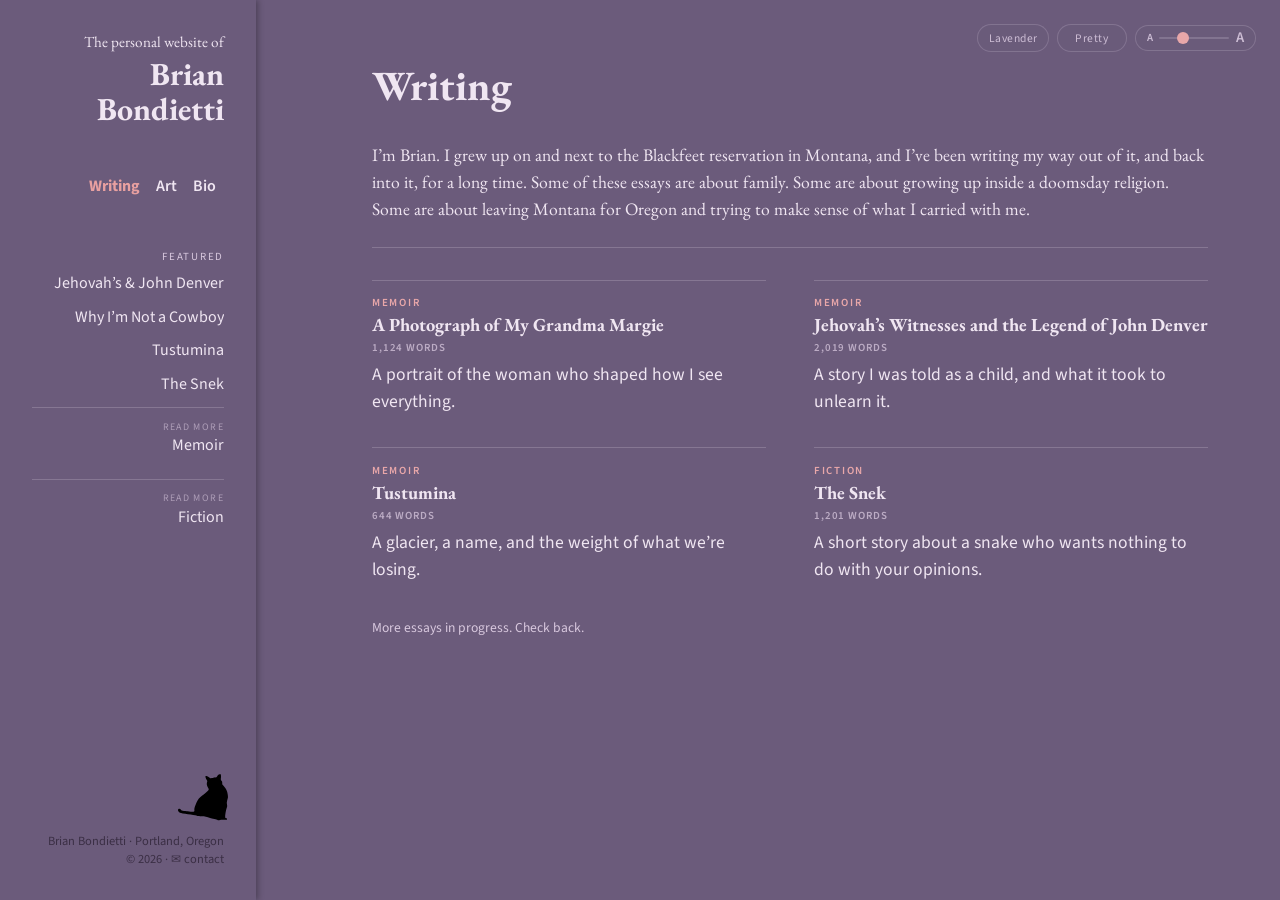
==== commit fa22971f: "featured list on home page added featured essays info to home page, changed type size on date/wc. re" ====
--- a/index.html
+++ b/index.html
@@ -35,9 +35,9 @@
       <button class="pill-btn theme-btn" aria-label="Change theme">Theme</button>
       <button class="pill-btn font-btn" aria-label="Change reader font">Font</button>
       <div class="font-size-control" aria-label="Adjust font size">
-        <button class="font-size-btn sm" data-size="sm" aria-label="Small text">S</button>
-        <button class="font-size-btn md active" data-size="md" aria-label="Medium text">M</button>
-        <button class="font-size-btn lg" data-size="lg" aria-label="Large text">L</button>
+        <span class="label sm" aria-hidden="true">A</span>
+        <input type="range" min="0.85" max="1.35" step="0.05" value="1.0" aria-label="Font size">
+        <span class="label lg" aria-hidden="true">A</span>
       </div>
   </div>
 
@@ -47,9 +47,9 @@
       <button class="pill-btn theme-btn" aria-label="Change theme">Theme</button>
       <button class="pill-btn font-btn" aria-label="Change reader font">Font</button>
       <div class="font-size-control" aria-label="Adjust font size">
-        <button class="font-size-btn sm" data-size="sm" aria-label="Small text">S</button>
-        <button class="font-size-btn md active" data-size="md" aria-label="Medium text">M</button>
-        <button class="font-size-btn lg" data-size="lg" aria-label="Large text">L</button>
+        <span class="label sm" aria-hidden="true">A</span>
+        <input type="range" min="0.85" max="1.35" step="0.05" value="1.0" aria-label="Font size">
+        <span class="label lg" aria-hidden="true">A</span>
       </div>
     </div>
   </div>
@@ -86,16 +86,43 @@
   </aside>
 
   <main class="right-column">
-    <div class="content">
+        <div class="content">
       <h1 class="page-title">Writing</h1>
 
       <p>I&rsquo;m Brian. I grew up on and next to the Blackfeet reservation in Montana, and I&rsquo;ve been writing my way out of it, and back into it, for a long time. Some of these essays are about family. Some are about growing up inside a doomsday religion. Some are about leaving Montana for Oregon and trying to make sense of what I carried with me.</p>
 
-      <p>Please click on an essay title in the sidebar to read my work.</p>
+      <hr class="essay-header-rule" style="width:100%; margin: 1.5em 0 2em;">
 
-      <p style="font-family: var(--font-ui); font-size: 0.85em; color: var(--ink-soft); margin-top: 2em; line-height: 1.55;">More essays in progress. Check back.</p>
+      <div class="essay-list-grid">
+      <div class="essay-list-item">
+        <div class="essay-list-genre">Memoir</div>
+        <div class="essay-list-title"><a href="essays/grandma-margie.html">A Photograph of My Grandma Margie</a></div>
+        <div class="essay-list-meta"><span class="essay-wc">1,124 words</span></div>
+        <p class="essay-list-blurb">A portrait of the woman who shaped how I see everything.</p>
+      </div>
+      <div class="essay-list-item">
+        <div class="essay-list-genre">Memoir</div>
+        <div class="essay-list-title"><a href="essays/jehovahs-witnesses-john-denver.html">Jehovah’s Witnesses and the Legend of John Denver</a></div>
+        <div class="essay-list-meta"><span class="essay-wc">2,019 words</span></div>
+        <p class="essay-list-blurb">A story I was told as a child, and what it took to unlearn it.</p>
+      </div>
+      <div class="essay-list-item">
+        <div class="essay-list-genre">Memoir</div>
+        <div class="essay-list-title"><a href="essays/tustumina.html">Tustumina</a></div>
+        <div class="essay-list-meta"><span class="essay-wc">644 words</span></div>
+        <p class="essay-list-blurb">A glacier, a name, and the weight of what we’re losing.</p>
+      </div>
+      <div class="essay-list-item">
+        <div class="essay-list-genre">Fiction</div>
+        <div class="essay-list-title"><a href="essays/the-snek.html">The Snek</a></div>
+        <div class="essay-list-meta"><span class="essay-wc">1,201 words</span></div>
+        <p class="essay-list-blurb">A short story about a snake who wants nothing to do with your opinions.</p>
+      </div>
+      </div>
+
+      <p style="font-family: var(--font-ui); font-size: 0.85em; color: var(--ink-soft); margin-top: 2.5em; line-height: 1.55;">More essays in progress. Check back.</p>
     </div>
-  </main>
+    </main>
 </div>
 <script src="js/sidebar.js"></script>
 </body>
--- a/css/styles.css
+++ b/css/styles.css
@@ -172,81 +172,66 @@
 
 .sidebar { width: 100%; }
 
-/* Each section of links (Featured, Non-fiction, Fiction) */
+/* Each section of links */
 .sidebar-section { width: 100%; margin-bottom: 0.6em; }
 
-/* Section heading (Non-fiction / Fiction) — clickable toggle */
-.sidebar-section .section-toggle {
-  display: flex;
-  align-items: center;
-  justify-content: flex-end;
-  gap: 0.45em;
+/* Section label — Featured heading */
+.sidebar-section .section-label,
+.section-label {
+  display: block;
   width: 100%;
-  background: none;
-  border: none;
-  padding: 0.4em 0;
-  margin: 0 0 0.4em;
-  cursor: pointer;
   font-family: var(--font-ui);
   font-size: 0.68rem;
   letter-spacing: 0.16em;
   text-transform: uppercase;
   color: var(--ink-soft);
   text-align: right;
-  transition: color 0.2s ease;
-}
-.sidebar-section .section-toggle:hover { color: var(--hover); }
-.sidebar-section .section-toggle.section-label {
+  padding: 0.4em 0;
+  margin: 0 0 0.4em;
   cursor: default;
-  pointer-events: none;
-}
-/* Memoir/Fiction — label is a link, chevron toggles list */
-.sidebar-section .section-link-toggle {
-  cursor: pointer;
-}
-.sidebar-section .section-link-toggle .section-page-link {
-  color: inherit;
-  text-decoration: none;
-  font-family: inherit;
-  font-size: inherit;
-  letter-spacing: inherit;
-  text-transform: inherit;
-  font-weight: inherit;
-  transition: color 0.2s ease;
-}
-.sidebar-section .section-link-toggle .section-page-link:hover { color: var(--hover); }
-.sidebar-section .section-toggle .chevron {
-  display: inline-block;
-  width: 0.55em;
-  height: 0.55em;
-  border-right: 1.5px solid currentColor;
-  border-bottom: 1.5px solid currentColor;
-  transform: rotate(-45deg);
-  transition: transform 0.2s ease;
-  margin-bottom: 0.1em;
-}
-.sidebar-section.open .section-toggle .chevron { transform: rotate(45deg); }
-
-/* Section link list */
-.sidebar-section .section-list {
-  display: none;
-  width: 100%;
-  margin: 0 0 0.4em;
-}
-.sidebar-section.open .section-list { display: block; }
-
-/* Featured has no toggle — list always visible */
-.sidebar-section.featured .section-list { display: block; }
-
-/* Thin rule above Non-fiction / Fiction sections to separate from Featured */
-.sidebar-section.featured + .sidebar-section {
+  user-select: none;
+}
+
+/* Thin rule above Memoir/Fiction blocks */
+.sidebar-section.section-readmore {
   border-top: 1px solid var(--rule);
   padding-top: 0.7em;
   margin-top: 0.3em;
-}
+  display: flex;
+  flex-direction: column;
+  align-items: flex-end;
+}
+
+/* "read more" micro-label above the link */
+.readmore-label {
+  font-family: var(--font-ui);
+  font-size: 0.62rem;
+  letter-spacing: 0.14em;
+  text-transform: uppercase;
+  color: var(--ink-soft);
+  opacity: 0.6;
+  margin-bottom: 0.2em;
+  user-select: none;
+}
+
+/* Memoir / Fiction link — same size as featured essay links */
+.readmore-link {
+  display: block;
+  font-family: var(--font-ui);
+  font-weight: 400;
+  font-size: 1em;
+  color: var(--ink);
+  text-decoration: none;
+  text-align: right;
+  margin-bottom: 0.75em;
+  line-height: 1.35;
+  transition: color 0.3s ease;
+}
+.readmore-link:hover { color: var(--hover); }
+.readmore-link.active { color: var(--hover); }
 
 .sidebar a,
-.sidebar-section .section-list a {
+.sidebar-section a {
   display: block;
   font-family: var(--font-ui);
   font-weight: 400;
@@ -258,16 +243,15 @@
   transition: color 0.3s ease;
 }
 .sidebar a:hover,
-.sidebar-section .section-list a:hover { color: var(--hover); }
+.sidebar-section a:hover { color: var(--hover); }
 .sidebar a.active,
-.sidebar-section .section-list a.active {
+.sidebar-section a.active {
   color: var(--hover);
-  font-weight: bold;
   position: relative;
 }
 .sidebar a.active::before,
-.sidebar-section .section-list a.active::before {
-  content: "•";
+.sidebar-section a.active::before {
+  content: "\2022";
   color: var(--hover);
   position: absolute;
   right: -1em;
@@ -356,39 +340,58 @@
   outline: none;
 }
 
-/* Font size S/M/L buttons */
+/* Font size slider */
 .font-size-control {
   display: flex;
   align-items: center;
-  gap: 0.25em;
-}
-.font-size-btn {
+  gap: 0.4em;
   background: var(--bg);
   border: 1px solid var(--rule);
-  color: var(--ink-soft);
-  font-family: var(--font-ui);
-  font-weight: 600;
-  cursor: pointer;
   border-radius: 999px;
+  padding: 0.3em 0.7em;
   opacity: 0.9;
   transition: all 0.2s ease;
-  line-height: 1;
-  padding: 0.35em 0.65em;
-}
-.font-size-btn.sm { font-size: 0.65rem; }
-.font-size-btn.md { font-size: 0.75rem; }
-.font-size-btn.lg { font-size: 0.85rem; }
-.font-size-btn:hover,
-.font-size-btn:focus {
-  color: var(--accent);
+}
+.font-size-control:hover,
+.font-size-control:focus-within {
   border-color: var(--accent);
   opacity: 1;
+}
+.font-size-control .label {
+  font-family: var(--font-ui);
+  color: var(--ink-soft);
+  font-weight: 600;
+  font-size: 0.72rem;
+  line-height: 1;
+  user-select: none;
+}
+.font-size-control .label.sm { font-size: 0.68rem; }
+.font-size-control .label.lg { font-size: 0.92rem; }
+.font-size-control input[type="range"] {
+  -webkit-appearance: none;
+  appearance: none;
+  width: 70px;
+  height: 2px;
+  background: var(--rule);
   outline: none;
-}
-.font-size-btn.active {
-  color: var(--accent);
-  border-color: var(--accent);
-  opacity: 1;
+  border-radius: 2px;
+  cursor: pointer;
+  margin: 0;
+}
+.font-size-control input[type="range"]::-webkit-slider-thumb {
+  -webkit-appearance: none;
+  appearance: none;
+  width: 12px; height: 12px;
+  background: var(--accent);
+  border-radius: 50%;
+  cursor: pointer;
+}
+.font-size-control input[type="range"]::-moz-range-thumb {
+  width: 12px; height: 12px;
+  background: var(--accent);
+  border-radius: 50%;
+  cursor: pointer;
+  border: none;
 }
 
 /* ---------- Right column ---------- */
@@ -437,7 +440,6 @@
   color: var(--ink);
   margin: 0 0 0.15em;
   letter-spacing: -0.005em;
-  font-variant: small-caps;
 }
 .essay-subtitle {
   font-family: var(--font-ui);
@@ -451,20 +453,29 @@
 }
 .essay-date {
   font-family: var(--font-ui);
+  font-size: 0.72em;
+  font-weight: 400;
+  color: var(--ink-soft);
+  letter-spacing: 0.12em;
+  text-transform: uppercase;
+  margin: 0;
+  opacity: 0.8;
+  display: flex;
+  gap: 1.2em;
+  align-items: center;
+}
+.essay-wc {
+  letter-spacing: 0.08em;
+}
+.essay-list-genre {
+  font-family: var(--font-ui);
   font-size: 0.68em;
   font-weight: 600;
-  color: var(--ink-soft);
   letter-spacing: 0.16em;
   text-transform: uppercase;
-  margin: 0;
-  opacity: 0.75;
-  display: flex;
-  gap: 1.2em;
-  align-items: center;
-}
-.essay-wc {
-  font-weight: 400;
-  letter-spacing: 0.08em;
+  color: var(--accent);
+  margin-bottom: 0.25em;
+  opacity: 0.9;
 }
 .essay-header-rule {
   border: none;
@@ -853,9 +864,10 @@
   /* Hide desktop floating controls — mobile header has its own */
   .top-controls { display: none; }
 
-  /* Smaller controls on mobile */
-  .page-header-narrow .font-size-btn { font-size: 0.65rem; padding: 0.3em 0.55em; }
+  /* Smaller slider on mobile */
+  .page-header-narrow .font-size-control input[type="range"] { width: 50px; }
   .page-header-narrow .pill-btn { min-width: 56px; font-size: 0.68rem; padding: 0.35em 0.7em; }
+  .page-header-narrow .font-size-control { padding: 0.25em 0.55em; }
 
   /* Back to top: horizontal align with Meg tab on mobile */
   .back-to-top {
@@ -866,7 +878,7 @@
 
 @media (max-width: 420px) {
   .page-header-narrow .controls { gap: 0.3em; }
-  .page-header-narrow .font-size-btn { font-size: 0.62rem; padding: 0.28em 0.5em; }
+  .page-header-narrow .font-size-control input[type="range"] { width: 40px; }
   .page-header-narrow .pill-btn { font-size: 0.65rem; padding: 0.3em 0.6em; min-width: 48px; }
 }
 
@@ -885,7 +897,6 @@
   font-family: var(--font-display);
   font-size: 1.15em;
   font-weight: 700;
-  font-variant: small-caps;
   line-height: 1.2;
   margin-bottom: 0.3em;
 }
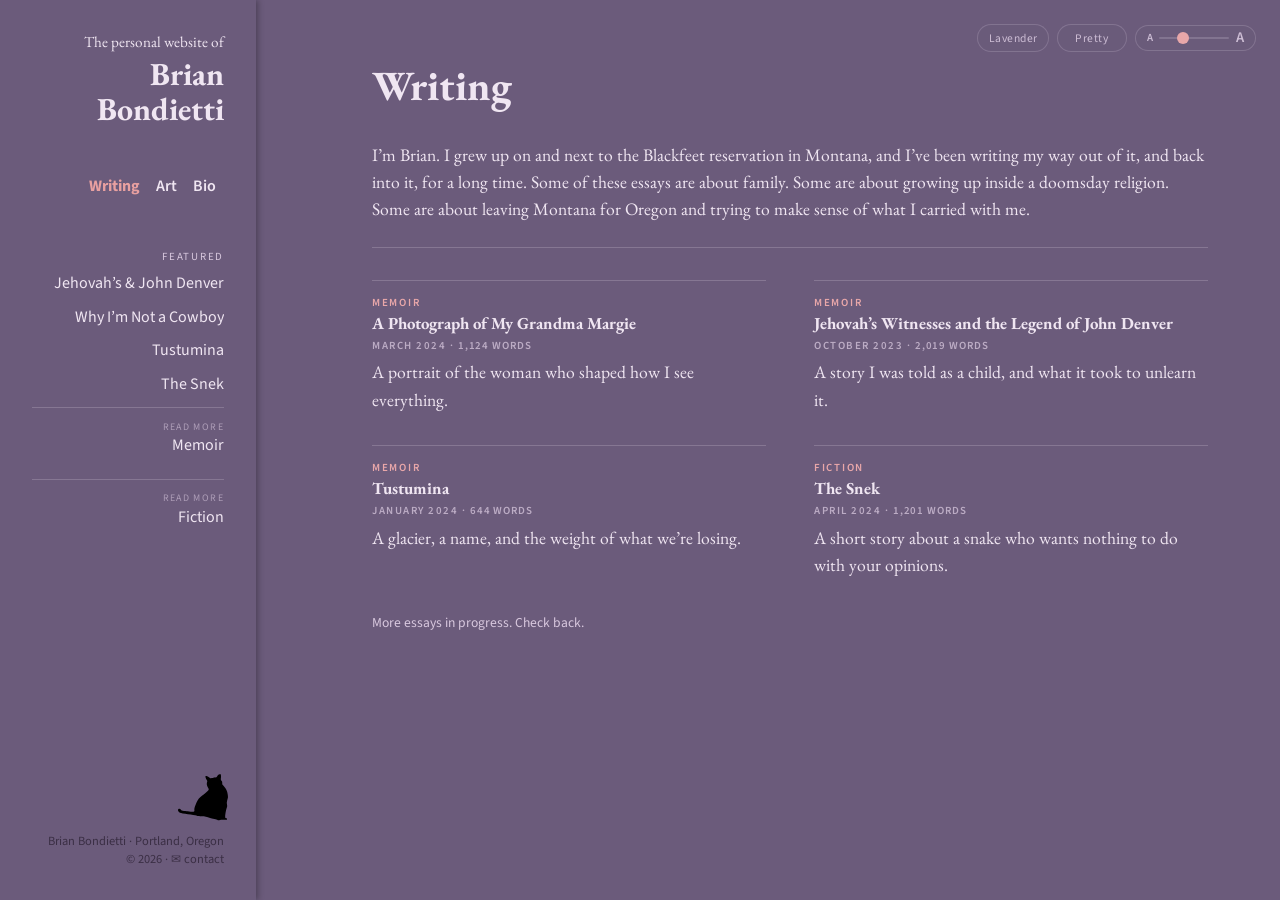
==== commit 5c21fc16: "added text size to all pages extended text size changes to all pages." ====
--- a/index.html
+++ b/index.html
@@ -97,25 +97,25 @@
       <div class="essay-list-item">
         <div class="essay-list-genre">Memoir</div>
         <div class="essay-list-title"><a href="essays/grandma-margie.html">A Photograph of My Grandma Margie</a></div>
-        <div class="essay-list-meta"><span class="essay-wc">1,124 words</span></div>
+        <div class="essay-list-meta">March 2024 &middot; <span class="essay-wc">1,124 words</span></div>
         <p class="essay-list-blurb">A portrait of the woman who shaped how I see everything.</p>
       </div>
       <div class="essay-list-item">
         <div class="essay-list-genre">Memoir</div>
         <div class="essay-list-title"><a href="essays/jehovahs-witnesses-john-denver.html">Jehovah’s Witnesses and the Legend of John Denver</a></div>
-        <div class="essay-list-meta"><span class="essay-wc">2,019 words</span></div>
+        <div class="essay-list-meta">October 2023 &middot; <span class="essay-wc">2,019 words</span></div>
         <p class="essay-list-blurb">A story I was told as a child, and what it took to unlearn it.</p>
       </div>
       <div class="essay-list-item">
         <div class="essay-list-genre">Memoir</div>
         <div class="essay-list-title"><a href="essays/tustumina.html">Tustumina</a></div>
-        <div class="essay-list-meta"><span class="essay-wc">644 words</span></div>
+        <div class="essay-list-meta">January 2024 &middot; <span class="essay-wc">644 words</span></div>
         <p class="essay-list-blurb">A glacier, a name, and the weight of what we’re losing.</p>
       </div>
       <div class="essay-list-item">
         <div class="essay-list-genre">Fiction</div>
         <div class="essay-list-title"><a href="essays/the-snek.html">The Snek</a></div>
-        <div class="essay-list-meta"><span class="essay-wc">1,201 words</span></div>
+        <div class="essay-list-meta">April 2024 &middot; <span class="essay-wc">1,201 words</span></div>
         <p class="essay-list-blurb">A short story about a snake who wants nothing to do with your opinions.</p>
       </div>
       </div>
--- a/css/styles.css
+++ b/css/styles.css
@@ -453,13 +453,13 @@
 }
 .essay-date {
   font-family: var(--font-ui);
-  font-size: 0.72em;
-  font-weight: 400;
+  font-size: 0.72rem;
+  font-weight: 600;
   color: var(--ink-soft);
   letter-spacing: 0.12em;
   text-transform: uppercase;
   margin: 0;
-  opacity: 0.8;
+  opacity: 0.75;
   display: flex;
   gap: 1.2em;
   align-items: center;
@@ -480,7 +480,7 @@
 .essay-header-rule {
   border: none;
   border-top: 1px solid var(--rule);
-  width: 50%;
+  width: 100%;
   margin: 1.4em 0 1.8em;
 }
 
@@ -494,9 +494,14 @@
 }
 .essay-body figcaption {
   font-family: var(--font-ui);
-  font-size: 0.8em;
-  color: var(--ink-soft);
+  font-size: 0.68rem;
+  font-weight: 600;
+  letter-spacing: 0.1em;
+  text-transform: uppercase;
+  color: var(--ink-soft);
+  opacity: 0.75;
   line-height: 1.4;
+  margin-top: 0.4em;
 }
 
 .essay-body p {
@@ -838,7 +843,7 @@
 
   .right-column {
     margin-left: 0;
-    padding: 5.5em 1.5em 5em;   /* split the difference on top gap */
+    padding: 7.5em 1.5em 5em;   /* extra top gap below narrow mobile header */
     max-width: 100%;
   }
 
@@ -895,7 +900,7 @@
 }
 .essay-list-title {
   font-family: var(--font-display);
-  font-size: 1.15em;
+  font-size: 1.05em;
   font-weight: 700;
   line-height: 1.2;
   margin-bottom: 0.3em;
@@ -917,7 +922,7 @@
   margin-bottom: 0.5em;
 }
 .essay-list-blurb {
-  font-family: var(--font-ui);
+  font-family: var(--font-reader);
   font-size: 0.88em;
   color: var(--ink-soft);
   line-height: 1.45;
@@ -928,7 +933,7 @@
   font-size: calc(1.05em * var(--body-font-scale));
   color: var(--ink-soft);
   line-height: 1.6;
-  margin: 0 0 0;
+  margin: 0 0 2em;
   font-style: italic;
 }
 @media (max-width: 700px) {
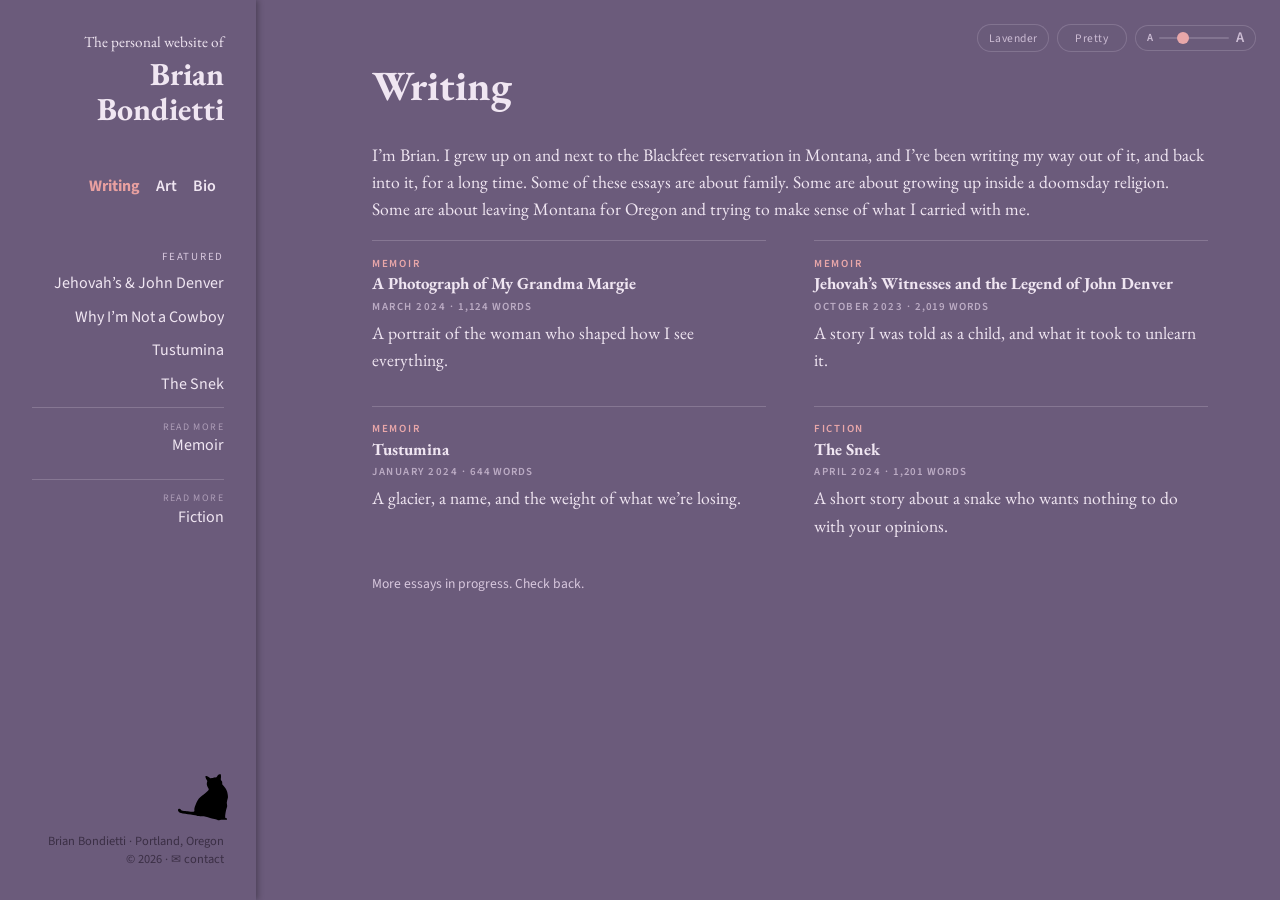
==== commit ddee205e: "line break  removed line break from front page. text size fix on individual essay pages." ====
--- a/index.html
+++ b/index.html
@@ -91,8 +91,6 @@
 
       <p>I&rsquo;m Brian. I grew up on and next to the Blackfeet reservation in Montana, and I&rsquo;ve been writing my way out of it, and back into it, for a long time. Some of these essays are about family. Some are about growing up inside a doomsday religion. Some are about leaving Montana for Oregon and trying to make sense of what I carried with me.</p>
 
-      <hr class="essay-header-rule" style="width:100%; margin: 1.5em 0 2em;">
-
       <div class="essay-list-grid">
       <div class="essay-list-item">
         <div class="essay-list-genre">Memoir</div>
--- a/css/styles.css
+++ b/css/styles.css
@@ -451,6 +451,7 @@
   margin: 0 0 0.3em;
   line-height: 1.3;
 }
+.right-column p.essay-date,
 .essay-date {
   font-family: var(--font-ui);
   font-size: 0.72rem;
@@ -484,13 +485,15 @@
   margin: 1.4em 0 1.8em;
 }
 
-.essay-body figure { margin: 1em 0 1.2em; }
+.essay-body figure { margin: 1em 0 1.2em; text-align: center; }
 .essay-body figure img {
   max-width: 100%;
-  max-height: 33vh;
-  display: block;
-  margin-bottom: 0.4em;
+  width: 100%;
+  max-height: 60vh;
+  display: block;
+  margin: 0 auto 0.4em;
   cursor: zoom-in;
+  object-fit: contain;
 }
 .essay-body figcaption {
   font-family: var(--font-ui);
